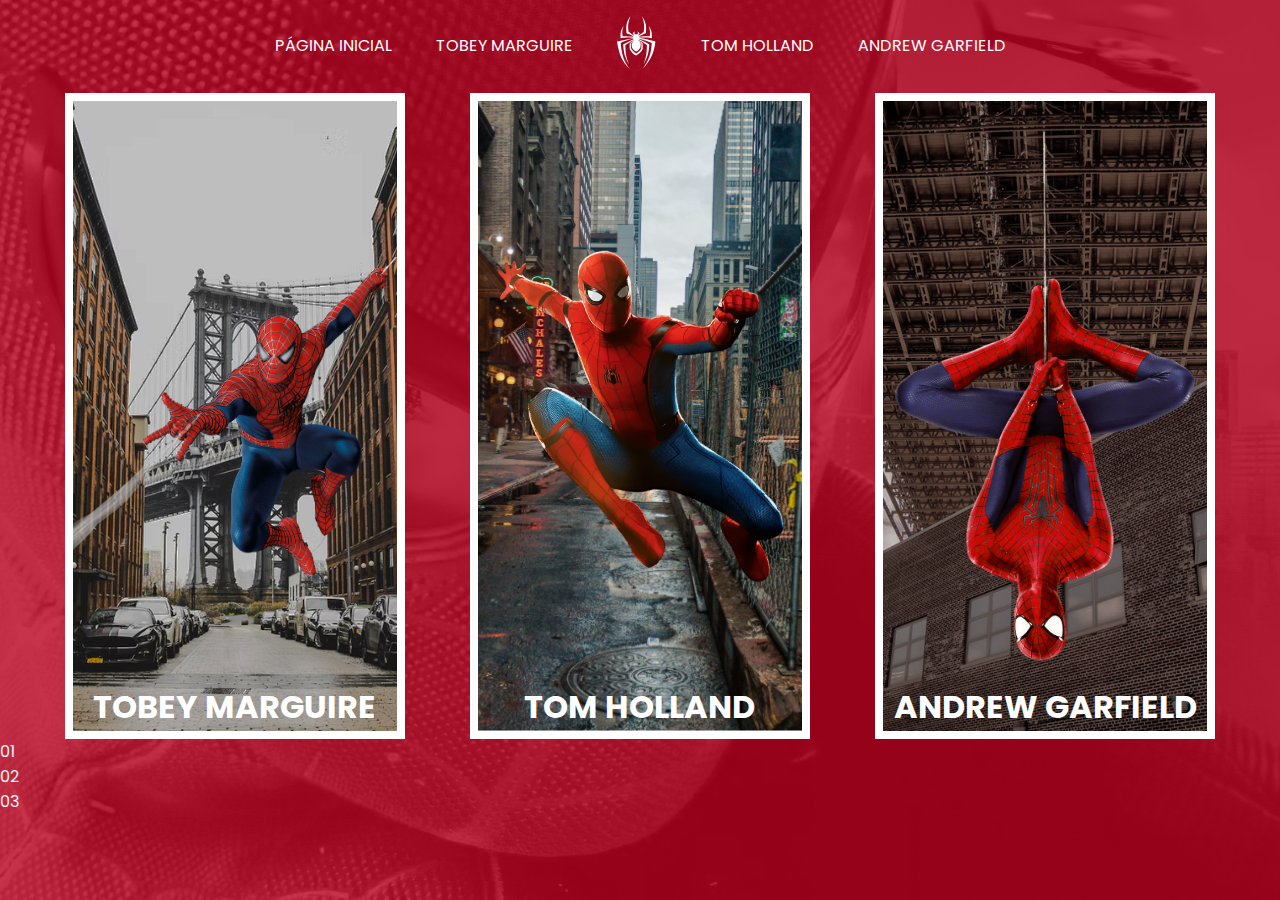
==== index.html @ 44277306 "subindo HTML, CSS da página principal" ====
<!DOCTYPE html>
<html lang="en">
  <head>
    <meta charset="UTF-8" />
    <meta http-equiv="X-UA-Compatible" content="IE=edge" />
    <meta name="viewport" content="width=device-width, initial-scale=1.0" />
    <title>Spider-Man Multiverso</title>

    <link rel="stylesheet" href="./assets/css/home-page-style.css" />
  </head>
  <body>
    <nav class="s-menu">
      <ul>
        <li class="s-menu__item">
          <a href="/">Página Inicial</a>
        </li>

        <li class="s-menu__item">
          <a href="#">Tobey Marguire</a>
        </li>

        <li class="s-menu__item s-menu__icon">
          <img src="/assets/img/icons/spider.svg" alt="icone Spider-Man" />
        </li>

        <li class="s-menu__item">
          <a href="#">Tom Holland</a>
        </li>

        <li class="s-menu__item">
          <a href="#">Andrew Garfield</a>
        </li>
      </ul>
    </nav>

    <div class="s-container">
      <a href="#" class="s-card">
        <img
          class="s-card__background"
          src="/assets/img/pic-sm-bg-01.jpg"
          alt=""
        />
        <img
          class="s-card__image"
          src="/assets/img/spider-man-01.png"
          alt="Tobey Marguire"
        />
        <h2 class="s-card__title">Tobey Marguire</h2>
      </a>

      <a href="#" class="s-card">
        <img
          class="s-card__background"
          src="/assets/img/pic-sm-bg-02.jpg"
          alt=""
        />
        <img
          class="s-card__image"
          src="/assets/img/spider-man-02.png"
          alt="Tom Holland"
        />
        <h2 class="s-card__title">Tom Holland</h2>
      </a>

      <a href="#" class="s-card">
        <img
          class="s-card__background"
          src="/assets/img/pic-sm-bg-03.jpg"
          alt=""
        />
        <img
          class="s-card__image"
          src="/assets/img/spider-man-03.png"
          alt="Andrew Garfield"
        />
        <h2 class="s-card__title">Andrew Garfield</h2>
      </a>
    </div>

    <!--CONTROLADOR CARROSSEL-->
    <div class="s-controller">
      <div class="s-controller__button">01</div>

      <div class="s-controller__button">02</div>

      <div class="s-controller__button">03</div>
      
      <div class="s-controller__line"></div>
    </div>
  </body>
</html>
---- assets/css/home-page-style.css ----
@import url(/assets/css/reset.css);
@import url(/assets/css/global.css);

body{
  background-color: var(--primary-color);
}

body::before{
  content: "";
  background-image: url(/assets/img/spider-man-background.jpg);
  background-repeat: no-repeat;
  background-position: center;
  background-size:cover ;
  width: 100%;
  height: 100%;
  position: absolute;
  opacity: 0.2;

}

.s-menu{
  padding: 1rem 0;
  width: 100%;
  text-align: center;/*para os itens serem alinhados ao centro*/
  position: relative;/*devido before ser absolute e possib clique*/
}

.s-menu__item{
  display: inline-block;/* os itens ficaram um ao lado do outro*/
  text-transform: uppercase;/*caixa alta*/
  margin: 0 1.25rem;
}

.s-menu__icon{
  width: 2.5rem;
  margin: 0 1.25rem;
  vertical-align: middle;
}
.s-container{
  position: relative;/*devido before ser absolute e possib clique*/
  display: flex;/* melhor alinhamento*/
  align-items:center ;
  justify-content: space-evenly;
}

.s-card{
  border: 0.5rem solid white;
  width: calc(100% / 3 - 8%);
  height: 70vh;
  position: relative;

}

.s-card__background{
  width: 100%;
  height: 100%;
  object-fit: cover;
  position: absolute;
  opacity: 1;
}

.s-card__image{
  width: 100%;
  height: 100%;
  object-fit: contain;
  position: relative;
 
}

.s-card__title{
  font-size: 2rem;
  text-transform: uppercase;
  text-align: center;
  position: absolute;
  width: 100%;
  bottom: 0;
}
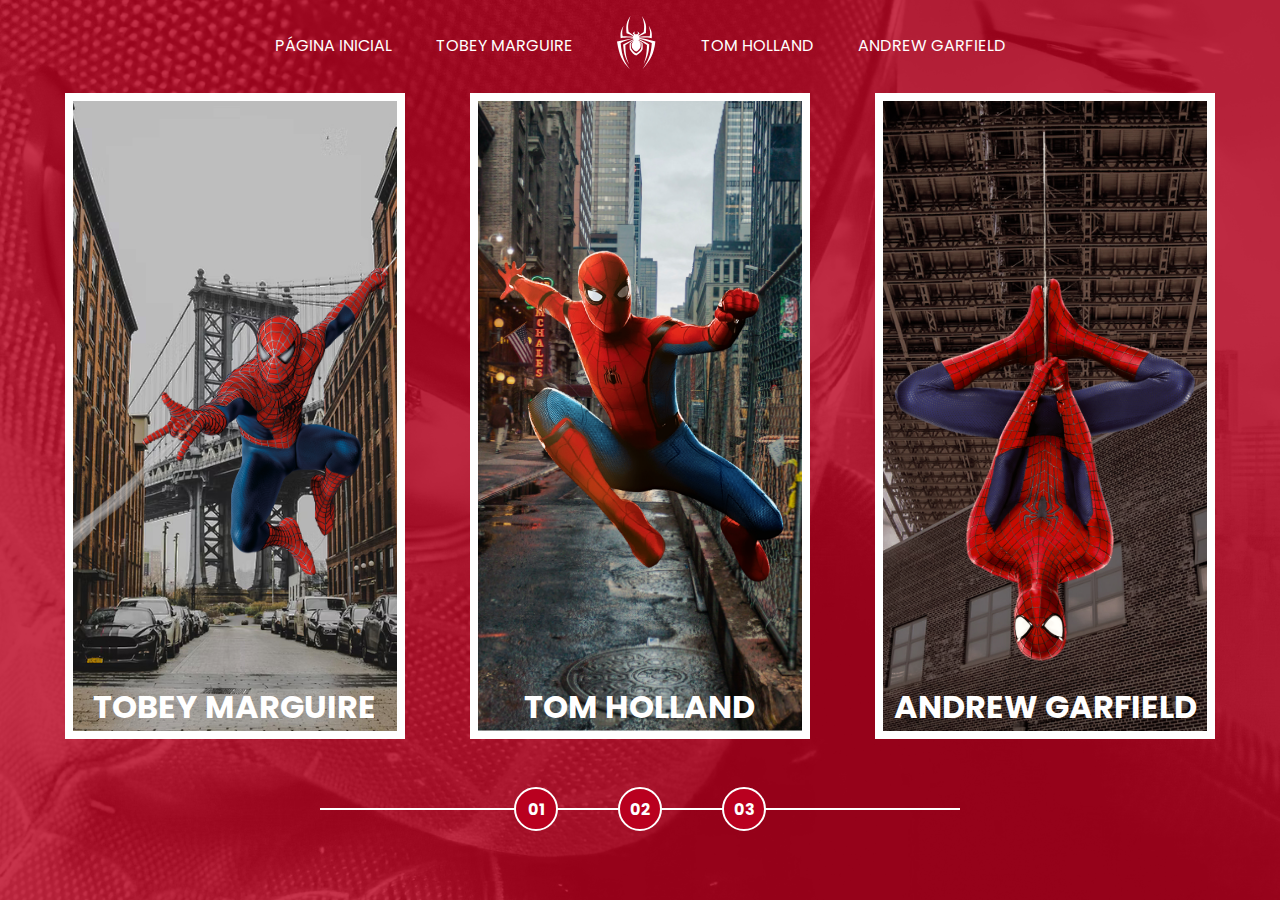
==== commit a6a289b0: "preparação dos buttons do carrossel" ====
--- a/index.html
+++ b/index.html
@@ -20,7 +20,12 @@
         </li>
 
         <li class="s-menu__item s-menu__icon">
-          <img src="/assets/img/icons/spider.svg" alt="icone Spider-Man" />
+          <a
+            href="https://spiderman-films.fandom.com/wiki/Raimi_Spider-Man_Trilogy"
+            target="_blank"
+          >
+            <img src="/assets/img/icons/spider.svg" alt="icone Spider-Man"
+          /></a>
         </li>
 
         <li class="s-menu__item">
@@ -84,7 +89,7 @@
       <div class="s-controller__button">02</div>
 
       <div class="s-controller__button">03</div>
-      
+
       <div class="s-controller__line"></div>
     </div>
   </body>
--- a/assets/css/home-page-style.css
+++ b/assets/css/home-page-style.css
@@ -77,3 +77,44 @@
 }
 
 
+/*CONTROLADOR CARROSSEL*/
+ .s-controller{
+   position: relative;
+   display: flex;
+   justify-content:center;
+   align-items: center;
+   margin-top: 3rem;
+ }
+ .s-controller__button{
+   display: flex;
+   align-items: center;
+   justify-content:center;
+   width: 2.5rem;
+   height: 2.5rem;
+   border: 2px solid white;
+   border-radius: 50%;
+   background-color: var(--primary-color);
+   text-align: center;
+   font-size: 1rem;
+   font-weight: bold;
+   cursor: pointer;
+   z-index: 1;
+   transition: transform 0.3s ease-in-out;/*para suavisar .s-controller__button:hover*/
+   
+ }
+
+ .s-controller__button:hover{
+   transform: scale(1.1);
+ }
+
+/*Por espaçamento nos butões usando pseudocódigos*/
+.s-controller__button:nth-child(2){
+  margin: 0 3.75rem;
+}
+
+ .s-controller__line{
+   background-color: white;
+   width: 50%;
+   height: 2px;
+   position: absolute;
+ }